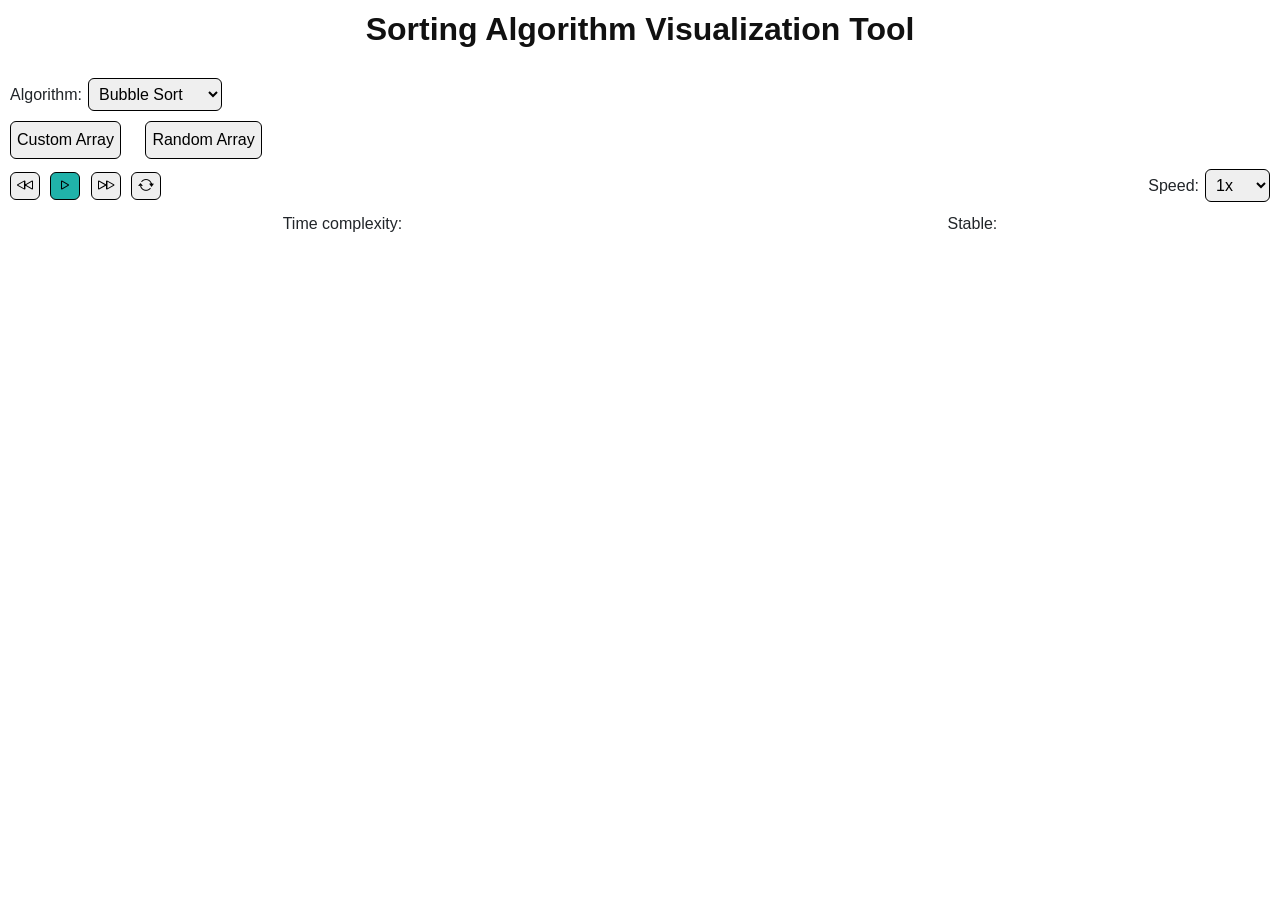
==== index.html @ 09434b88 "tao khung html va css co ban" ====
<!DOCTYPE html>
<html>
    <head>
        <meta charset="UTF-8">
        <meta http-equiv="X-UA-Compatible" content="IE=edge">
        <meta name="viewport" content="width=device-width, initial-scale=1.0">
        <title>Sorting Algorithm Visualization Tool</title>
        <link rel="stylesheet" href="https://cdn.jsdelivr.net/npm/bootstrap@5.3.0/dist/css/bootstrap.min.css">
        <link rel="stylesheet" href="https://cdn.jsdelivr.net/npm/bootstrap-icons@1.11.3/font/bootstrap-icons.min.css">
        <link rel="preconnect" href="https://fonts.googleapis.com">
        <link rel="preconnect" href="https://fonts.gstatic.com" crossorigin>
        <link href="https://fonts.googleapis.com/css2?family=Inter:wght@400;500;700&display=swap" rel="stylesheet">
        <link rel="stylesheet" href="style.css">
        <link rel="icon" type="image/png" href="favicon.png">
    </head>
    <body>
        <h2>Sorting Algorithm Visualization Tool</h2>
        <div class="algo-selection">
            <p id="algorithm">Algorithm:</p>
            <select id="selection1">
                <option selected value="1">Bubble Sort</option>
                <option value="2">Selection Sort</option>
                <option value="3">Insertion Sort</option>
                <option value="4">Quick Sort</option>
                <option value="5">Merge Sort</option>
                <option value="6">Radix Sort</option>
            </select>
        </div>
        <button id="custom">Custom Array</button>
        <div class="input" style="display: none">
            <input type="number" placeholder="Number of elements(max 15)">
            <input type="text" placeholder="Numbers separated by commas">
            <button id="set-array" >Set Array</button>
        </div>
        <button id="random">Random Array</button>
        <div class="control">
            <div class="run-algo">
                <button id="before">
                    <i class="bi bi-rewind"></i>
                </button>
                <button id="play">
                    <i class="bi bi-play"></i>
                </button>
                <button id="next">
                    <i class="bi bi-fast-forward"></i>
                </button>
                <button id="reset">
                    <i class="bi bi-arrow-repeat"></i>
                </button>
            </div>
            <div class="speed-selection">
                <p id="speed">Speed:</p>
                <select id="selection2">
                    <option value="1">0.5x</option>
                    <option selected value="2">1x</option>
                    <option value="3">1.5x</option>
                    <option value="4">2x</option>
                </select>
            </div>
        </div>
        <div class="bar-container">

        </div>
        <div class="evaluate">
            <p id="time-complexity">Time complexity: </p>
            <p id="stable">Stable: </p>
        </div>
    </body>
</html>
---- style.css ----
body{
    background-color: #FFFFFF;
    font-family: sans-serif;
    margin: 10px;
}
h2{
    color: #111111;
    text-align: center;
    font-weight: bold;
}
.algo-selection{
    display: flex;
    align-items: center;
    gap: 6px;
    margin-top: 30px;
    margin-bottom: 10px;
}
.algo-selection p {
    margin: 0;
}
#selection1{
    padding: 6px;
    border-radius: 6px;
    border: 1px solid;
}
#custom{
    margin-right: 10px;
    padding: 6px;
    border-radius: 6px;
    border: 1px solid;
}
#random{
    margin-left: 10px;
    padding: 6px;
    border-radius: 6px;
    border: 1px solid;
}
#before{
    margin-right: 6px;
    vertical-align: middle;
    border-radius: 6px;
    border: 1px solid;
}
#play{
    margin-right: 6px;
    vertical-align: middle;
    border-radius: 6px;
    border: 1px solid;
    background-color: lightseagreen;
}
#next{
    margin-right: 6px;
    vertical-align: middle;
    border-radius: 6px;
    border: 1px solid;
}
#reset{
    vertical-align: middle;
    border-radius: 6px;
    border: 1px solid;
}
.speed-selection{
    display: flex;
    align-items: center;
    gap: 6px;
}
.speed-selection p{
    margin: 0px;
}
#selection2{
    padding: 6px;
    border-radius: 6px;
    border: 1px solid;
}
.control{
    display: flex;
    align-items: center;
    justify-content: space-between;
    margin-top: 10px;
    margin-bottom:10px;
}
.bar-container{
    margin-top: 10px;
    margin-bottom: 10px;
}
.evaluate{
    display: flex;
    align-items: center;
    justify-content: space-around;
    margin-top: 10px;
    margin-bottom: 10px;
}
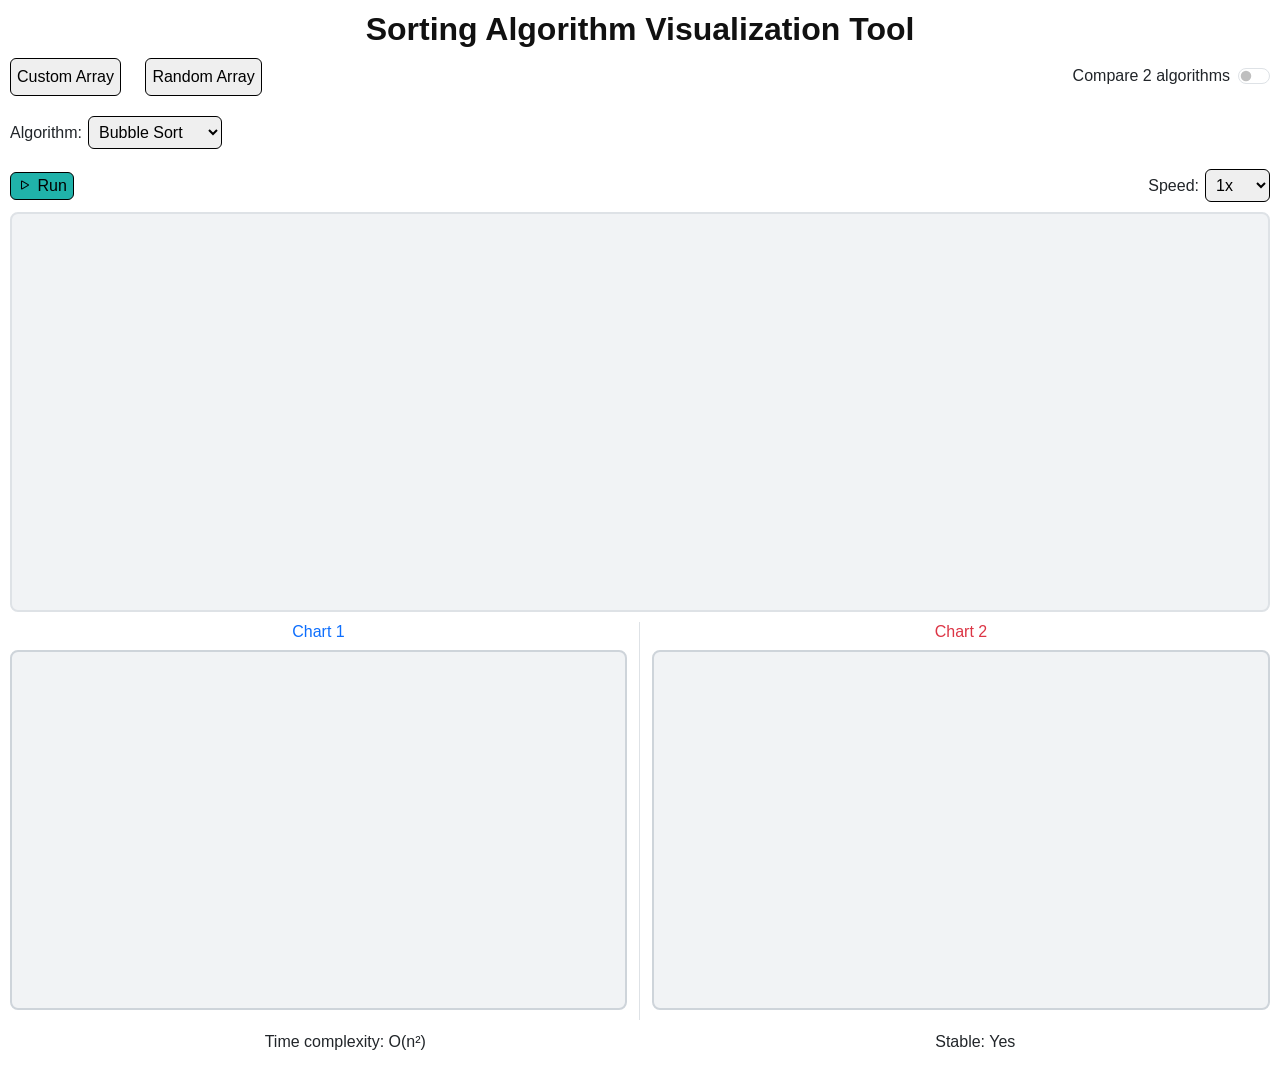
==== commit fdb5519a: "them cac thuoc tinh cho html va css" ====
--- a/index.html
+++ b/index.html
@@ -15,7 +15,7 @@
     </head>
     <body>
         <h2>Sorting Algorithm Visualization Tool</h2>
-        <div class="algo-selection">
+        <!-- <div class="algo-selection">
             <p id="algorithm">Algorithm:</p>
             <select id="selection1">
                 <option selected value="1">Bubble Sort</option>
@@ -25,17 +25,52 @@
                 <option value="5">Merge Sort</option>
                 <option value="6">Radix Sort</option>
             </select>
+        </div> -->
+        
+        <div class="mode">
+            <div class="set-array">
+                <button id="custom">Custom Array</button>
+                <button id="random">Random Array</button>
+                <div class="input">
+                    <!-- <input type="number" placeholder="Number of elements(max 15)"> -->
+                    <input id="elements" type="text" placeholder="Numbers (<100) separated by commas (max 15 elements)">
+                    <button id="set-array">Set Array</button>
+                </div>
+            </div>
+            <div class="form-check form-switch form-check-reverse">
+                <input class="form-check-input" type="checkbox" id="switch">
+                <label class="form-check-label">Compare 2 algorithms</label>
+            </div>
         </div>
-        <button id="custom">Custom Array</button>
-        <div class="input" style="display: none">
-            <input type="number" placeholder="Number of elements(max 15)">
-            <input type="text" placeholder="Numbers separated by commas">
-            <button id="set-array" >Set Array</button>
+        
+        <div class="algo-selection">
+            <div class="algo-selection-1">
+                <p id="algorithm">Algorithm:</p>
+                <select id="selection1">
+                    <option selected value="1">Bubble Sort</option>
+                    <option value="2">Selection Sort</option>
+                    <option value="3">Insertion Sort</option>
+                    <option value="4">Quick Sort</option>
+                    <option value="5">Merge Sort</option>
+                    <option value="6">Radix Sort</option>
+                </select>
+            </div>
+            <div class="algo-selection-2">
+                <p id="algorithm">Algorithm:</p>
+                <select id="selection1">
+                    <option selected value="1">Bubble Sort</option>
+                    <option value="2">Selection Sort</option>
+                    <option value="3">Insertion Sort</option>
+                    <option value="4">Quick Sort</option>
+                    <option value="5">Merge Sort</option>
+                    <option value="6">Radix Sort</option>
+                </select>
+            </div>
         </div>
-        <button id="random">Random Array</button>
+        
         <div class="control">
             <div class="run-algo">
-                <button id="before">
+                <!-- <button id="before">
                     <i class="bi bi-rewind"></i>
                 </button>
                 <button id="play">
@@ -46,6 +81,9 @@
                 </button>
                 <button id="reset">
                     <i class="bi bi-arrow-repeat"></i>
+                </button> -->
+                <button id="play">
+                    <i class="bi bi-play"></i> Run
                 </button>
             </div>
             <div class="speed-selection">
@@ -57,13 +95,38 @@
                     <option value="4">2x</option>
                 </select>
             </div>
+        
         </div>
-        <div class="bar-container">
+        
+        <div id="single-container">
+            <div class="bar-container">
+            </div>
+        </div>
+        
+        <div id="compare-container">
+            <div class="row">
+                <div class="col-md-6 border-end">
+                    <h6 class="text-center text-primary">Chart 1</h6>
+                    <div id="bar-container-1" class="bar-container">
+                    </div>
+                </div>
+                <div class="col-md-6">
+                    <h6 class="text-center text-danger">Chart 2</h6>
+                    <div id="bar-container-2" class="bar-container">
+                    </div>
+                </div>
+            </div>
+        </div>
+        
+        <div class="annotate"></div>
 
-        </div>
         <div class="evaluate">
-            <p id="time-complexity">Time complexity: </p>
-            <p id="stable">Stable: </p>
+            <p>
+                Time complexity: <span id="time-complexity">O(n&#178;)</span>
+            </p>
+            <p>
+                Stable: <span id="stable">Yes</span>
+            </p>
         </div>
     </body>
 </html>
--- a/style.css
+++ b/style.css
@@ -12,10 +12,25 @@
     display: flex;
     align-items: center;
     gap: 6px;
-    margin-top: 30px;
-    margin-bottom: 10px;
+    margin-top: 20px;
+    margin-bottom: 20px;
+    justify-content: space-between;
 }
-.algo-selection p {
+.algo-selection-1{
+    display: flex;
+    align-items: center;
+    gap: 6px;
+}
+.algo-selection-2{
+    visibility: hidden;
+    display: flex;
+    align-items: center;
+    gap: 6px;
+}
+.algo-selection-1 p {
+    margin: 0;
+}
+.algo-selection-2 p {
     margin: 0;
 }
 #selection1{
@@ -35,12 +50,32 @@
     border-radius: 6px;
     border: 1px solid;
 }
-#before{
+.input{
+    margin-top: 10px;
+    display: none;
+}
+#set-array{
+    height: 30px;
+    vertical-align: middle;
+    border-radius: 6px;
+    border: 1px solid;
+    background-color: lightseagreen;
+}
+#elements{
+    width: 500px;
+}
+.mode{
+    display: flex;
+    align-items: center;
+    justify-content: space-between;
+    margin-top: 10px;
+}
+/* #before{
     margin-right: 6px;
     vertical-align: middle;
     border-radius: 6px;
     border: 1px solid;
-}
+} */
 #play{
     margin-right: 6px;
     vertical-align: middle;
@@ -48,7 +83,7 @@
     border: 1px solid;
     background-color: lightseagreen;
 }
-#next{
+/* #next{
     margin-right: 6px;
     vertical-align: middle;
     border-radius: 6px;
@@ -58,7 +93,7 @@
     vertical-align: middle;
     border-radius: 6px;
     border: 1px solid;
-}
+} */
 .speed-selection{
     display: flex;
     align-items: center;
@@ -76,14 +111,39 @@
     display: flex;
     align-items: center;
     justify-content: space-between;
-    margin-top: 10px;
-    margin-bottom:10px;
-}
-.bar-container{
-    margin-top: 10px;
+    margin-top: 20px;
     margin-bottom: 10px;
 }
+/* Khung chứa chung cho mọi chế độ */
+.bar-container {
+    background-color: #f1f3f5; /* Màu nền xám nhạt */
+    border: 2px solid #dee2e6;
+    border-radius: 8px;
+    /* Flexbox để các cột xếp hàng ngang và mọc từ dưới lên */
+    display: flex;
+    align-items: flex-end;    /* Cột bám vào đáy khung */
+    justify-content: center; /* Cột nằm giữa khung */
+    padding: 10px;
+    width: 100%;
+    height: 400px;           /* Chiều cao cố định để không bị nhảy khi tạo mảng */
+    margin-bottom: 10px;
+    overflow: hidden;        /* Cột quá cao sẽ bị cắt, không tràn ra ngoài */
+}
+/* Style cho từng cột */
+.bar {
+    background-color: lightseagreen;
+    margin: 0 1px;            /* Khoảng cách giữa các cột */
+    width: 100%;              /* Để các cột tự chia đều không gian */
+    /* Hiệu ứng chuyển động khi đổi chiều cao và màu sắc */
+    transition: height 0.2s ease, background-color 0.2s ease;
+}
+/* Tinh chỉnh cho chế độ So Sánh */
+#compare-container .bar-container {
+    height: 360px; /* Ở chế độ so sánh, khung nhỏ hơn một chút cho vừa màn hình */
+    border-color: #ced4da;
+}
 .evaluate{
+    visibility: visible;
     display: flex;
     align-items: center;
     justify-content: space-around;
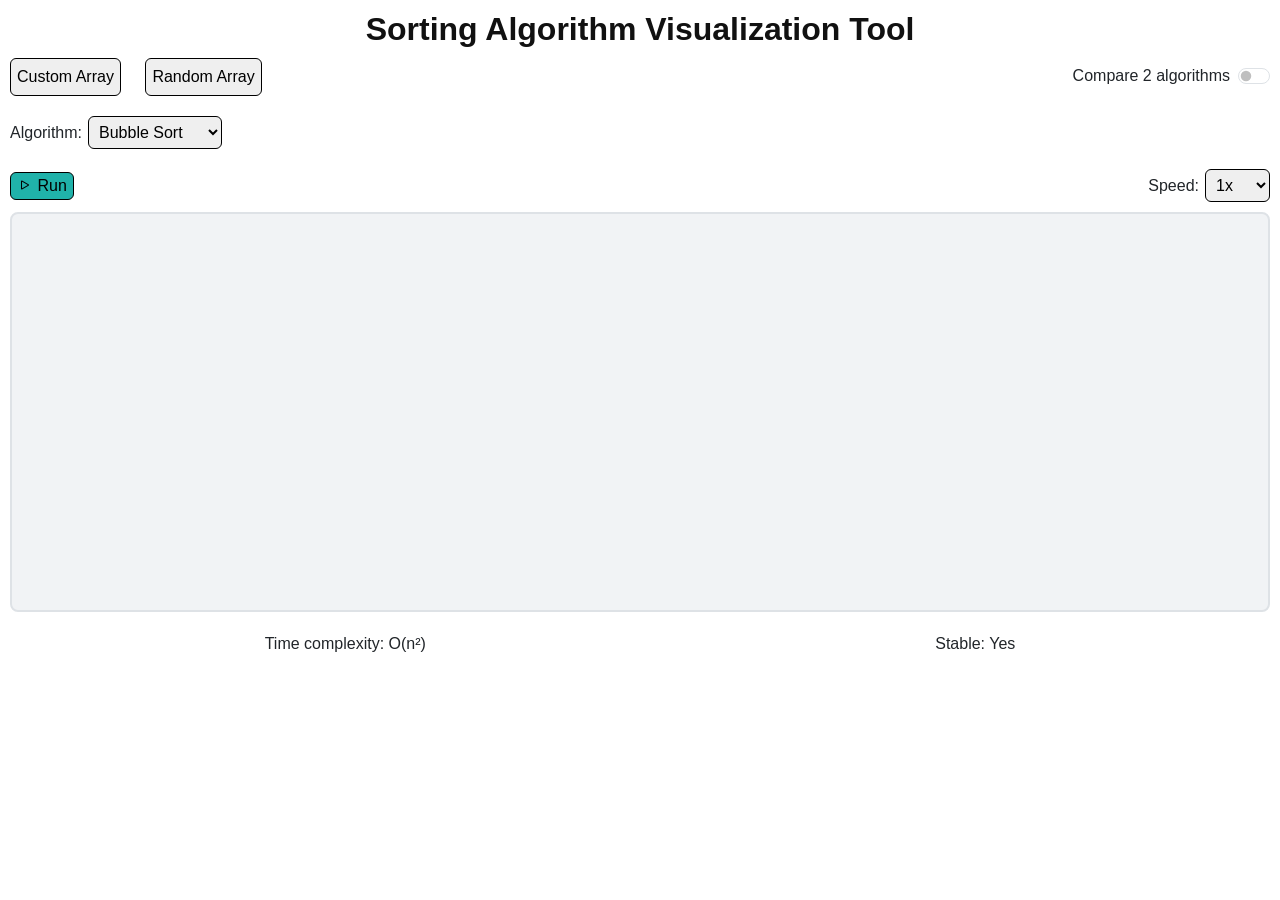
==== commit 2b3648d7: "cap nhat giao dien" ====
--- a/index.html
+++ b/index.html
@@ -12,27 +12,18 @@
         <link href="https://fonts.googleapis.com/css2?family=Inter:wght@400;500;700&display=swap" rel="stylesheet">
         <link rel="stylesheet" href="style.css">
         <link rel="icon" type="image/png" href="favicon.png">
+        <script src="helper.js" defer></script>
+        <script src="algorithms.js" defer></script>
+        <script src="main.js" defer></script>
     </head>
     <body>
         <h2>Sorting Algorithm Visualization Tool</h2>
-        <!-- <div class="algo-selection">
-            <p id="algorithm">Algorithm:</p>
-            <select id="selection1">
-                <option selected value="1">Bubble Sort</option>
-                <option value="2">Selection Sort</option>
-                <option value="3">Insertion Sort</option>
-                <option value="4">Quick Sort</option>
-                <option value="5">Merge Sort</option>
-                <option value="6">Radix Sort</option>
-            </select>
-        </div> -->
         
         <div class="mode">
             <div class="set-array">
                 <button id="custom">Custom Array</button>
                 <button id="random">Random Array</button>
-                <div class="input">
-                    <!-- <input type="number" placeholder="Number of elements(max 15)"> -->
+                <div id="input">
                     <input id="elements" type="text" placeholder="Numbers (<100) separated by commas (max 15 elements)">
                     <button id="set-array">Set Array</button>
                 </div>
@@ -45,7 +36,7 @@
         
         <div class="algo-selection">
             <div class="algo-selection-1">
-                <p id="algorithm">Algorithm:</p>
+                <p>Algorithm:</p>
                 <select id="selection1">
                     <option selected value="1">Bubble Sort</option>
                     <option value="2">Selection Sort</option>
@@ -56,8 +47,8 @@
                 </select>
             </div>
             <div class="algo-selection-2">
-                <p id="algorithm">Algorithm:</p>
-                <select id="selection1">
+                <p>Algorithm:</p>
+                <select id="selection2">
                     <option selected value="1">Bubble Sort</option>
                     <option value="2">Selection Sort</option>
                     <option value="3">Insertion Sort</option>
@@ -69,26 +60,13 @@
         </div>
         
         <div class="control">
-            <div class="run-algo">
-                <!-- <button id="before">
-                    <i class="bi bi-rewind"></i>
-                </button>
-                <button id="play">
-                    <i class="bi bi-play"></i>
-                </button>
-                <button id="next">
-                    <i class="bi bi-fast-forward"></i>
-                </button>
-                <button id="reset">
-                    <i class="bi bi-arrow-repeat"></i>
-                </button> -->
-                <button id="play">
-                    <i class="bi bi-play"></i> Run
-                </button>
-            </div>
+            <button id="play">
+                <i class="bi bi-play"></i> Run
+            </button>
+            
             <div class="speed-selection">
                 <p id="speed">Speed:</p>
-                <select id="selection2">
+                <select id="select-speed">
                     <option value="1">0.5x</option>
                     <option selected value="2">1x</option>
                     <option value="3">1.5x</option>
@@ -99,7 +77,15 @@
         </div>
         
         <div id="single-container">
-            <div class="bar-container">
+            <div class="bar-container"></div>
+            <div id="single-annotate" class="annotate"></div>
+            <div id="single-evaluate" class="evaluate">
+                <p>
+                    Time complexity: <span id="time-complexity">O(n&#178;)</span>
+                </p>
+                <p>
+                    Stable: <span id="stable">Yes</span>
+                </p>
             </div>
         </div>
         
@@ -107,26 +93,31 @@
             <div class="row">
                 <div class="col-md-6 border-end">
                     <h6 class="text-center text-primary">Chart 1</h6>
-                    <div id="bar-container-1" class="bar-container">
+                    <div id="bar-container-1" class="bar-container"></div>
+                    <div id="annotate-1" class="annotate"></div>
+                    <div id="evaluate-1" class="evaluate">
+                        <p>
+                            Time complexity: <span id="time-complexity">O(n&#178;)</span>
+                        </p>
+                        <p>
+                            Stable: <span id="stable">Yes</span>
+                        </p>
                     </div>
                 </div>
                 <div class="col-md-6">
                     <h6 class="text-center text-danger">Chart 2</h6>
-                    <div id="bar-container-2" class="bar-container">
+                    <div id="bar-container-2" class="bar-container"></div>
+                    <div id="annotate-2" class="annotate"></div>
+                    <div id="evaluate-2" class="evaluate">
+                        <p>
+                            Time complexity: <span id="time-complexity">O(n&#178;)</span>
+                        </p>
+                        <p>
+                            Stable: <span id="stable">Yes</span>
+                        </p>
                     </div>
                 </div>
             </div>
         </div>
-        
-        <div class="annotate"></div>
-
-        <div class="evaluate">
-            <p>
-                Time complexity: <span id="time-complexity">O(n&#178;)</span>
-            </p>
-            <p>
-                Stable: <span id="stable">Yes</span>
-            </p>
-        </div>
     </body>
 </html>
--- a/style.css
+++ b/style.css
@@ -11,7 +11,6 @@
 .algo-selection{
     display: flex;
     align-items: center;
-    gap: 6px;
     margin-top: 20px;
     margin-bottom: 20px;
     justify-content: space-between;
@@ -38,6 +37,11 @@
     border-radius: 6px;
     border: 1px solid;
 }
+#selection2{
+    padding: 6px;
+    border-radius: 6px;
+    border: 1px solid;
+}
 #custom{
     margin-right: 10px;
     padding: 6px;
@@ -50,9 +54,10 @@
     border-radius: 6px;
     border: 1px solid;
 }
-.input{
+#input{
     margin-top: 10px;
     display: none;
+    gap: 10px;
 }
 #set-array{
     height: 30px;
@@ -100,9 +105,9 @@
     gap: 6px;
 }
 .speed-selection p{
-    margin: 0px;
+    margin: 0;
 }
-#selection2{
+#select-speed{
     padding: 6px;
     border-radius: 6px;
     border: 1px solid;
@@ -116,37 +121,69 @@
 }
 /* Khung chứa chung cho mọi chế độ */
 .bar-container {
-    background-color: #f1f3f5; /* Màu nền xám nhạt */
+    background-color: #f1f3f5;  /* Màu nền xám nhạt */
     border: 2px solid #dee2e6;
     border-radius: 8px;
-    /* Flexbox để các cột xếp hàng ngang và mọc từ dưới lên */
-    display: flex;
-    align-items: flex-end;    /* Cột bám vào đáy khung */
-    justify-content: center; /* Cột nằm giữa khung */
+    display: flex;  /* Flexbox để các cột xếp hàng ngang và mọc từ dưới lên */
+    align-items: flex-end;  /* Cột bám vào đáy khung */
+    justify-content: center;    /* Cột nằm giữa khung */
     padding: 10px;
     width: 100%;
-    height: 400px;           /* Chiều cao cố định để không bị nhảy khi tạo mảng */
+    height: 400px;  /* Chiều cao cố định để không bị nhảy khi tạo mảng */
     margin-bottom: 10px;
-    overflow: hidden;        /* Cột quá cao sẽ bị cắt, không tràn ra ngoài */
+    overflow: hidden;   /* Cột quá cao sẽ bị cắt, không tràn ra ngoài */
 }
 /* Style cho từng cột */
 .bar {
     background-color: lightseagreen;
-    margin: 0 1px;            /* Khoảng cách giữa các cột */
-    width: 100%;              /* Để các cột tự chia đều không gian */
-    /* Hiệu ứng chuyển động khi đổi chiều cao và màu sắc */
-    transition: height 0.2s ease, background-color 0.2s ease;
+    margin: 0 1px;  /* Khoảng cách giữa các cột */
+    width: 60px; 
+    border-top-left-radius: 6px;
+    border-top-right-radius: 6px;
+    border: 1px solid;
+    transition: height 0.2s ease, background-color 0.2s ease;   /* Hiệu ứng chuyển động khi đổi chiều cao và màu sắc */
+    position: relative;    /* Làm mốc tọa độ cho con số */
+    overflow: visible !important;   /* Cho phép số bay ra khỏi phạm vi cột mà không bị cắt */
+}
+/* Style số trên cột */
+.bar-label {
+    position: absolute;    /* Định vị vị trí */
+    bottom: 100%;   /* Đẩy số lên đỉnh cột (100% chiều cao cột) */
+    left: 50%;    /* Căn giữa số theo chiều ngang của cột */
+    transform: translateX(-50%);
+    margin-bottom: 6px;
+    width: 100%;
+    text-align: center;
+    font-size: 14px;
+    font-weight: bold;
+    color: black;
+
 }
 /* Tinh chỉnh cho chế độ So Sánh */
 #compare-container .bar-container {
-    height: 360px; /* Ở chế độ so sánh, khung nhỏ hơn một chút cho vừa màn hình */
+    height: 360px;  /* Ở chế độ so sánh, khung nhỏ hơn một chút cho vừa màn hình */
     border-color: #ced4da;
 }
 .evaluate{
-    visibility: visible;
+    /* visibility: visible; */
     display: flex;
     align-items: center;
     justify-content: space-around;
     margin-top: 10px;
     margin-bottom: 10px;
+}
+.annotate{
+    display: flex;
+    margin-top: 10px;
+    margin-bottom: 10px;
+    justify-content: space-around;
+    align-items: center;
+}
+#compare-container{
+    display: none;
+    margin-top: 10px;
+}
+#single-container{
+    display: block;
+    margin-top: 10px;
 }
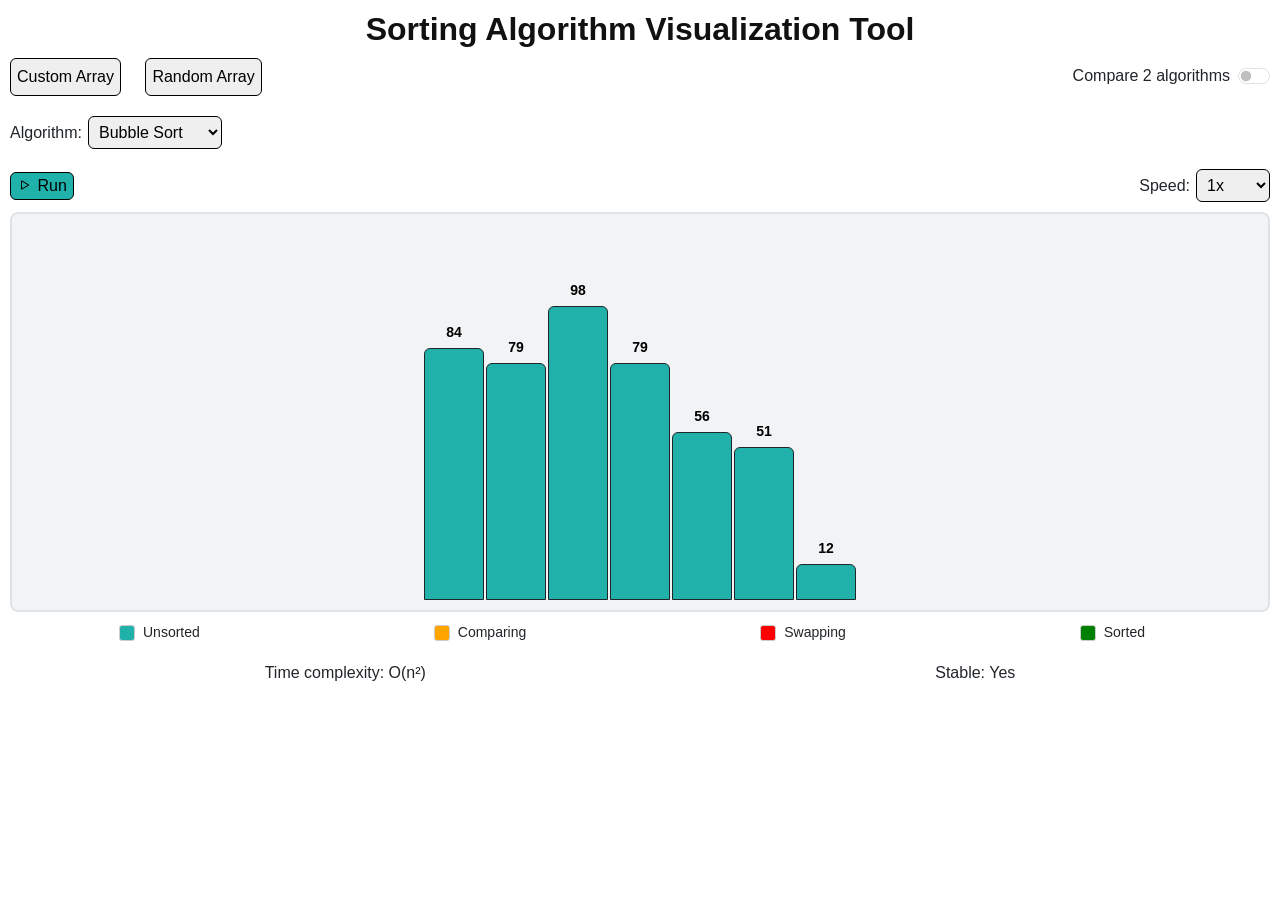
==== commit 8aee163f: "sua loi speed" ====
--- a/index.html
+++ b/index.html
@@ -68,9 +68,10 @@
                 <p id="speed">Speed:</p>
                 <select id="select-speed">
                     <option value="1">0.5x</option>
-                    <option selected value="2">1x</option>
-                    <option value="3">1.5x</option>
-                    <option value="4">2x</option>
+                    <option value="2">0.75x</option>
+                    <option selected value="3">1x</option>
+                    <option value="4">1.5x</option>
+                    <option value="5">2x</option>
                 </select>
             </div>
         
